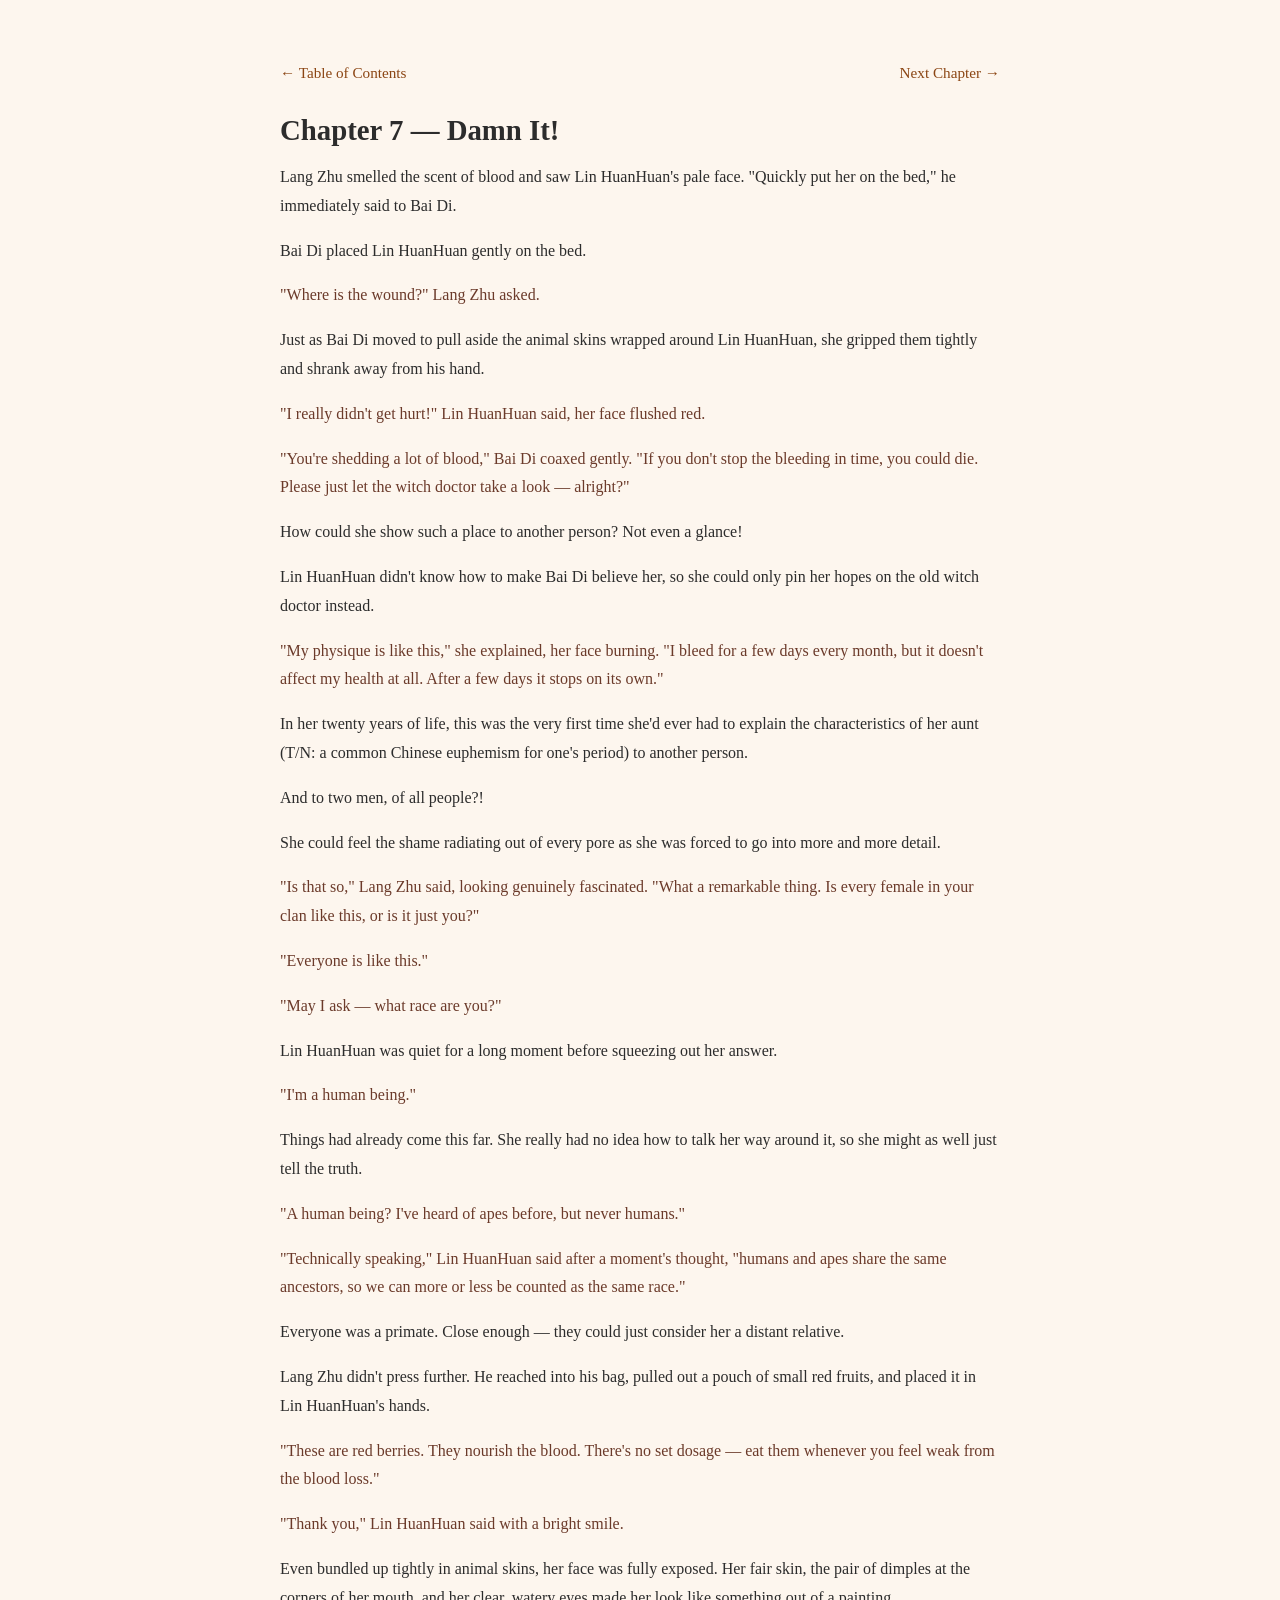
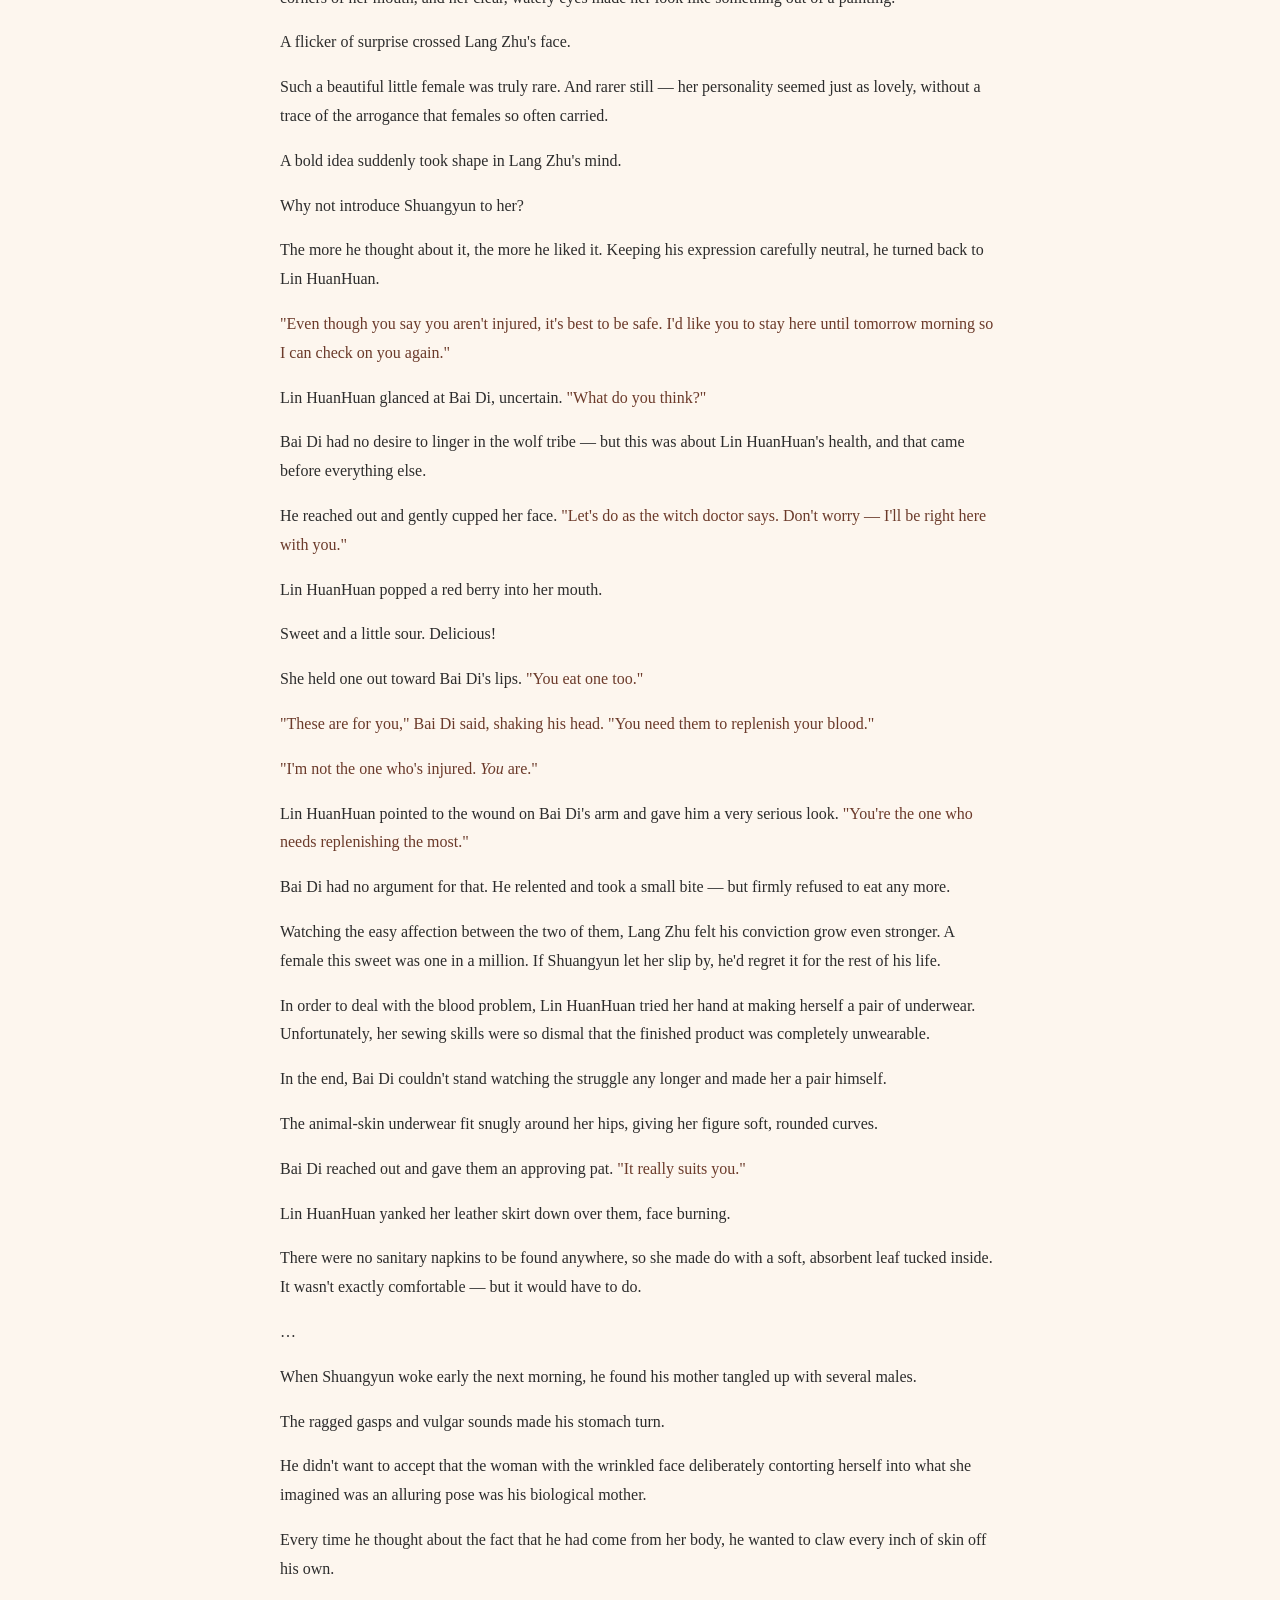
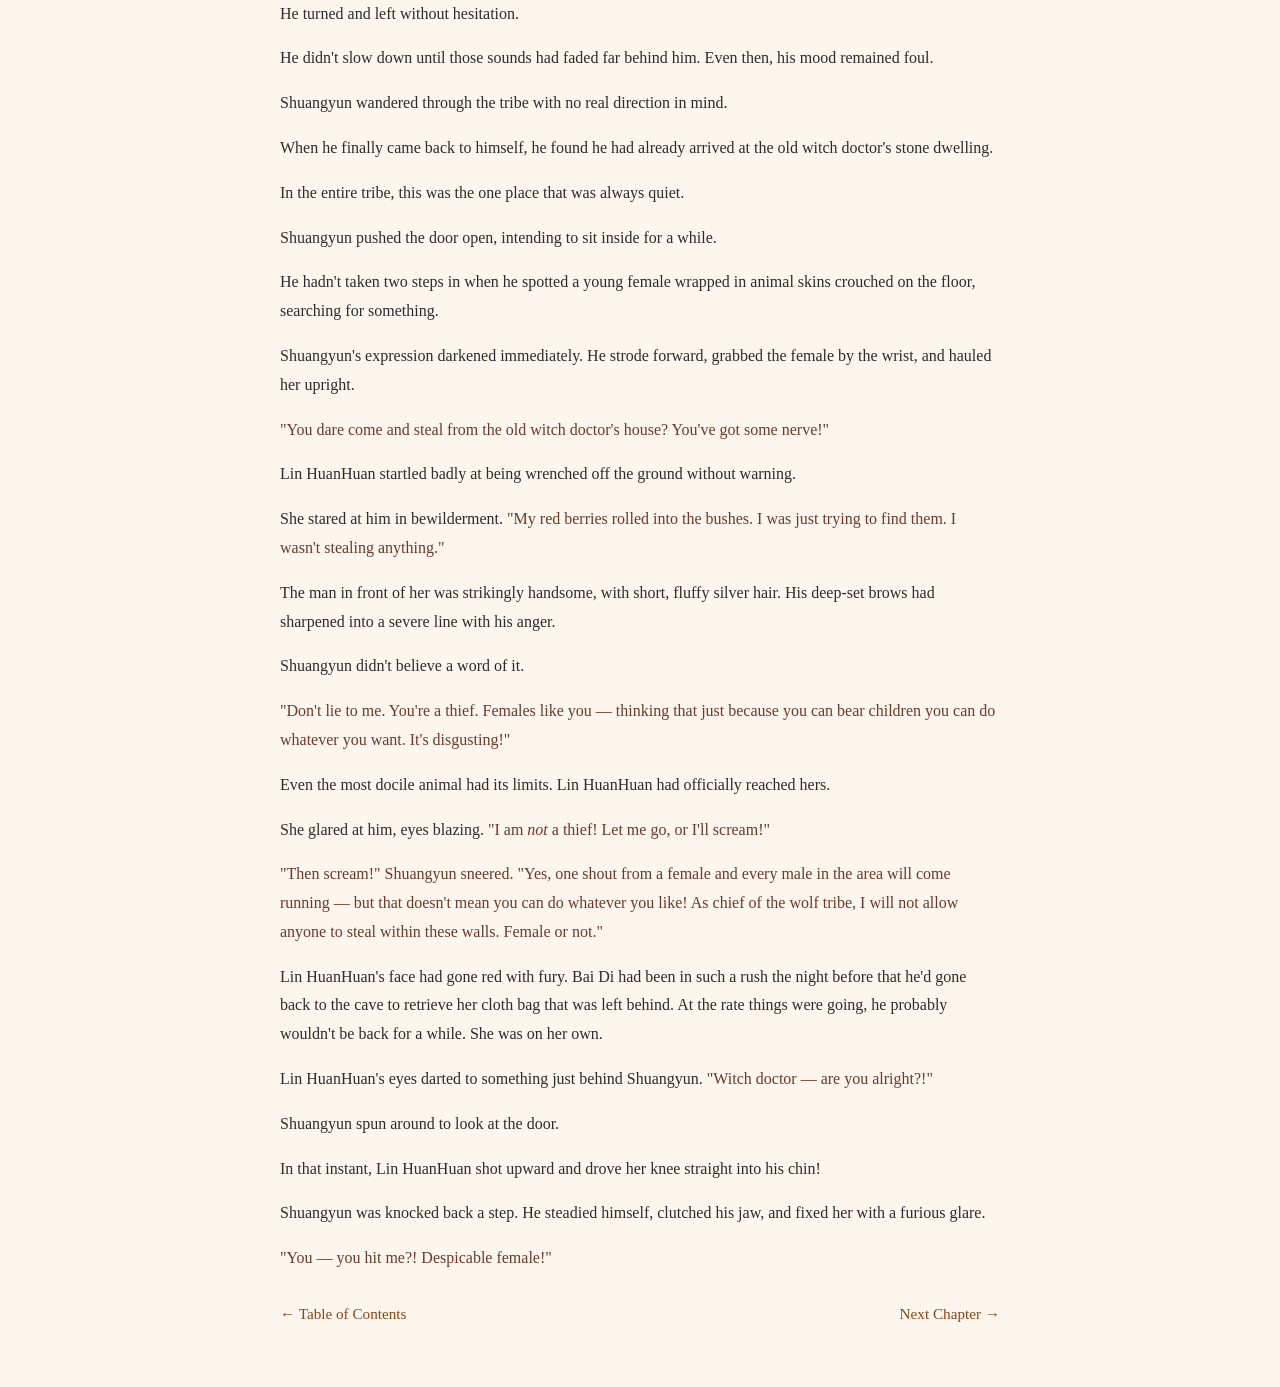
==== cbwbhm-chapters/chapter-10.html @ 7d2bd7ca "Create chapter-10.html" ====
<!DOCTYPE html>
<html lang="en">
<head>
  <meta charset="UTF-8" />
  <meta name="viewport" content="width=device-width, initial-scale=1.0" />
  <title>CBWBHM — Chapter 7: Damn It!</title>
  <link rel="stylesheet" href="../style.css" />
</head>
<body>
  <div class="chapter-container">
    <nav class="chapter-nav">
      <a href="../index.html">← Table of Contents</a>
      <a href="chapter-8.html">Next Chapter →</a>
    </nav>

    <h1>Chapter 7 — Damn It!</h1>

    <div class="chapter-body">
      <p>Lang Zhu smelled the scent of blood and saw Lin HuanHuan's pale face. "Quickly put her on the bed," he immediately said to Bai Di.</p>
      <p>Bai Di placed Lin HuanHuan gently on the bed.</p>
      <p class="dialogue">"Where is the wound?" Lang Zhu asked.</p>
      <p>Just as Bai Di moved to pull aside the animal skins wrapped around Lin HuanHuan, she gripped them tightly and shrank away from his hand.</p>
      <p class="dialogue">"I really didn't get hurt!" Lin HuanHuan said, her face flushed red.</p>
      <p class="dialogue">"You're shedding a lot of blood," Bai Di coaxed gently. "If you don't stop the bleeding in time, you could die. Please just let the witch doctor take a look — alright?"</p>
      <p>How could she show such a place to another person? Not even a glance!</p>
      <p>Lin HuanHuan didn't know how to make Bai Di believe her, so she could only pin her hopes on the old witch doctor instead.</p>
      <p class="dialogue">"My physique is like this," she explained, her face burning. "I bleed for a few days every month, but it doesn't affect my health at all. After a few days it stops on its own."</p>
      <p>In her twenty years of life, this was the very first time she'd ever had to explain the characteristics of her aunt (T/N: a common Chinese euphemism for one's period) to another person.</p>
      <p>And to two men, of all people?!</p>
      <p>She could feel the shame radiating out of every pore as she was forced to go into more and more detail.</p>
      <p class="dialogue">"Is that so," Lang Zhu said, looking genuinely fascinated. "What a remarkable thing. Is every female in your clan like this, or is it just you?"</p>
      <p class="dialogue">"Everyone is like this."</p>
      <p class="dialogue">"May I ask — what race are you?"</p>
      <p>Lin HuanHuan was quiet for a long moment before squeezing out her answer.</p>
      <p class="dialogue">"I'm a human being."</p>
      <p>Things had already come this far. She really had no idea how to talk her way around it, so she might as well just tell the truth.</p>
      <p class="dialogue">"A human being? I've heard of apes before, but never humans."</p>
      <p class="dialogue">"Technically speaking," Lin HuanHuan said after a moment's thought, "humans and apes share the same ancestors, so we can more or less be counted as the same race."</p>
      <p>Everyone was a primate. Close enough — they could just consider her a distant relative.</p>
      <p>Lang Zhu didn't press further. He reached into his bag, pulled out a pouch of small red fruits, and placed it in Lin HuanHuan's hands.</p>
      <p class="dialogue">"These are red berries. They nourish the blood. There's no set dosage — eat them whenever you feel weak from the blood loss."</p>
      <p class="dialogue">"Thank you," Lin HuanHuan said with a bright smile.</p>
      <p>Even bundled up tightly in animal skins, her face was fully exposed. Her fair skin, the pair of dimples at the corners of her mouth, and her clear, watery eyes made her look like something out of a painting.</p>
      <p>A flicker of surprise crossed Lang Zhu's face.</p>
      <p>Such a beautiful little female was truly rare. And rarer still — her personality seemed just as lovely, without a trace of the arrogance that females so often carried.</p>
      <p>A bold idea suddenly took shape in Lang Zhu's mind.</p>
      <p>Why not introduce Shuangyun to her?</p>
      <p>The more he thought about it, the more he liked it. Keeping his expression carefully neutral, he turned back to Lin HuanHuan.</p>
      <p class="dialogue">"Even though you say you aren't injured, it's best to be safe. I'd like you to stay here until tomorrow morning so I can check on you again."</p>
      <p>Lin HuanHuan glanced at Bai Di, uncertain. <span class="dialogue">"What do you think?"</span></p>
      <p>Bai Di had no desire to linger in the wolf tribe — but this was about Lin HuanHuan's health, and that came before everything else.</p>
      <p>He reached out and gently cupped her face. <span class="dialogue">"Let's do as the witch doctor says. Don't worry — I'll be right here with you."</span></p>
      <p>Lin HuanHuan popped a red berry into her mouth.</p>
      <p>Sweet and a little sour. Delicious!</p>
      <p>She held one out toward Bai Di's lips. <span class="dialogue">"You eat one too."</span></p>
      <p class="dialogue">"These are for you," Bai Di said, shaking his head. "You need them to replenish your blood."</p>
      <p class="dialogue">"I'm not the one who's injured. <em>You</em> are."</p>
      <p>Lin HuanHuan pointed to the wound on Bai Di's arm and gave him a very serious look. <span class="dialogue">"You're the one who needs replenishing the most."</span></p>
      <p>Bai Di had no argument for that. He relented and took a small bite — but firmly refused to eat any more.</p>
      <p>Watching the easy affection between the two of them, Lang Zhu felt his conviction grow even stronger. A female this sweet was one in a million. If Shuangyun let her slip by, he'd regret it for the rest of his life.</p>
      <p>In order to deal with the blood problem, Lin HuanHuan tried her hand at making herself a pair of underwear. Unfortunately, her sewing skills were so dismal that the finished product was completely unwearable.</p>
      <p>In the end, Bai Di couldn't stand watching the struggle any longer and made her a pair himself.</p>
      <p>The animal-skin underwear fit snugly around her hips, giving her figure soft, rounded curves.</p>
      <p>Bai Di reached out and gave them an approving pat. <span class="dialogue">"It really suits you."</span></p>
      <p>Lin HuanHuan yanked her leather skirt down over them, face burning.</p>
      <p>There were no sanitary napkins to be found anywhere, so she made do with a soft, absorbent leaf tucked inside. It wasn't exactly comfortable — but it would have to do.</p>
      <p>…</p>
      <p>When Shuangyun woke early the next morning, he found his mother tangled up with several males.</p>
      <p>The ragged gasps and vulgar sounds made his stomach turn.</p>
      <p>He didn't want to accept that the woman with the wrinkled face deliberately contorting herself into what she imagined was an alluring pose was his biological mother.</p>
      <p>Every time he thought about the fact that he had come from her body, he wanted to claw every inch of skin off his own.</p>
      <p>He turned and left without hesitation.</p>
      <p>He didn't slow down until those sounds had faded far behind him. Even then, his mood remained foul.</p>
      <p>Shuangyun wandered through the tribe with no real direction in mind.</p>
      <p>When he finally came back to himself, he found he had already arrived at the old witch doctor's stone dwelling.</p>
      <p>In the entire tribe, this was the one place that was always quiet.</p>
      <p>Shuangyun pushed the door open, intending to sit inside for a while.</p>
      <p>He hadn't taken two steps in when he spotted a young female wrapped in animal skins crouched on the floor, searching for something.</p>
      <p>Shuangyun's expression darkened immediately. He strode forward, grabbed the female by the wrist, and hauled her upright.</p>
      <p class="dialogue">"You dare come and steal from the old witch doctor's house? You've got some nerve!"</p>
      <p>Lin HuanHuan startled badly at being wrenched off the ground without warning.</p>
      <p>She stared at him in bewilderment. <span class="dialogue">"My red berries rolled into the bushes. I was just trying to find them. I wasn't stealing anything."</span></p>
      <p>The man in front of her was strikingly handsome, with short, fluffy silver hair. His deep-set brows had sharpened into a severe line with his anger.</p>
      <p>Shuangyun didn't believe a word of it.</p>
      <p class="dialogue">"Don't lie to me. You're a thief. Females like you — thinking that just because you can bear children you can do whatever you want. It's disgusting!"</p>
      <p>Even the most docile animal had its limits. Lin HuanHuan had officially reached hers.</p>
      <p>She glared at him, eyes blazing. <span class="dialogue">"I am <em>not</em> a thief! Let me go, or I'll scream!"</span></p>
      <p class="dialogue">"Then scream!" Shuangyun sneered. "Yes, one shout from a female and every male in the area will come running — but that doesn't mean you can do whatever you like! As chief of the wolf tribe, I will not allow anyone to steal within these walls. Female or not."</p>
      <p>Lin HuanHuan's face had gone red with fury. Bai Di had been in such a rush the night before that he'd gone back to the cave to retrieve her cloth bag that was left behind. At the rate things were going, he probably wouldn't be back for a while. She was on her own.</p>
      <p>Lin HuanHuan's eyes darted to something just behind Shuangyun. <span class="dialogue">"Witch doctor — are you alright?!"</span></p>
      <p>Shuangyun spun around to look at the door.</p>
      <p>In that instant, Lin HuanHuan shot upward and drove her knee straight into his chin!</p>
      <p>Shuangyun was knocked back a step. He steadied himself, clutched his jaw, and fixed her with a furious glare.</p>
      <p class="dialogue">"You — you hit me?! Despicable female!"</p>
    </div>

    <nav class="chapter-nav">
      <a href="../index.html">← Table of Contents</a>
      <a href="chapter-8.html">Next Chapter →</a>
    </nav>
  </div>
</body>
</html>
---- style.css ----
body {
  font-family: Georgia, serif;
  background: #fdf6ee;
  color: #2c2c2c;
  margin: 0;
  padding: 0;
}

.toc-container, .chapter-container {
  max-width: 720px;
  margin: 0 auto;
  padding: 2rem 1.5rem;
}

h1 {
  font-size: 1.8rem;
  margin-bottom: 0.5rem;
}

h2 {
  font-size: 1.2rem;
  margin-top: 2rem;
  border-bottom: 1px solid #ccc;
  padding-bottom: 0.3rem;
}

.synopsis {
  font-style: italic;
  color: #666;
  margin-bottom: 1.5rem;
}

.chapter-list {
  list-style: none;
  padding: 0;
}

.chapter-list li {
  padding: 0.5rem 0;
  border-bottom: 1px solid #eee;
}

.chapter-list a {
  text-decoration: none;
  color: #8b4513;
  font-size: 1rem;
}

.chapter-list a:hover {
  text-decoration: underline;
}

.chapter-body p {
  line-height: 1.8;
  margin-bottom: 1rem;
}

.chapter-body .dialogue {
  color: #6b3a2a;
}

.chapter-nav {
  display: flex;
  justify-content: space-between;
  margin: 2rem 0;
  font-size: 0.95rem;
}

.chapter-nav a {
  text-decoration: none;
  color: #8b4513;
}

.chapter-nav a:hover {
  text-decoration: underline;
}
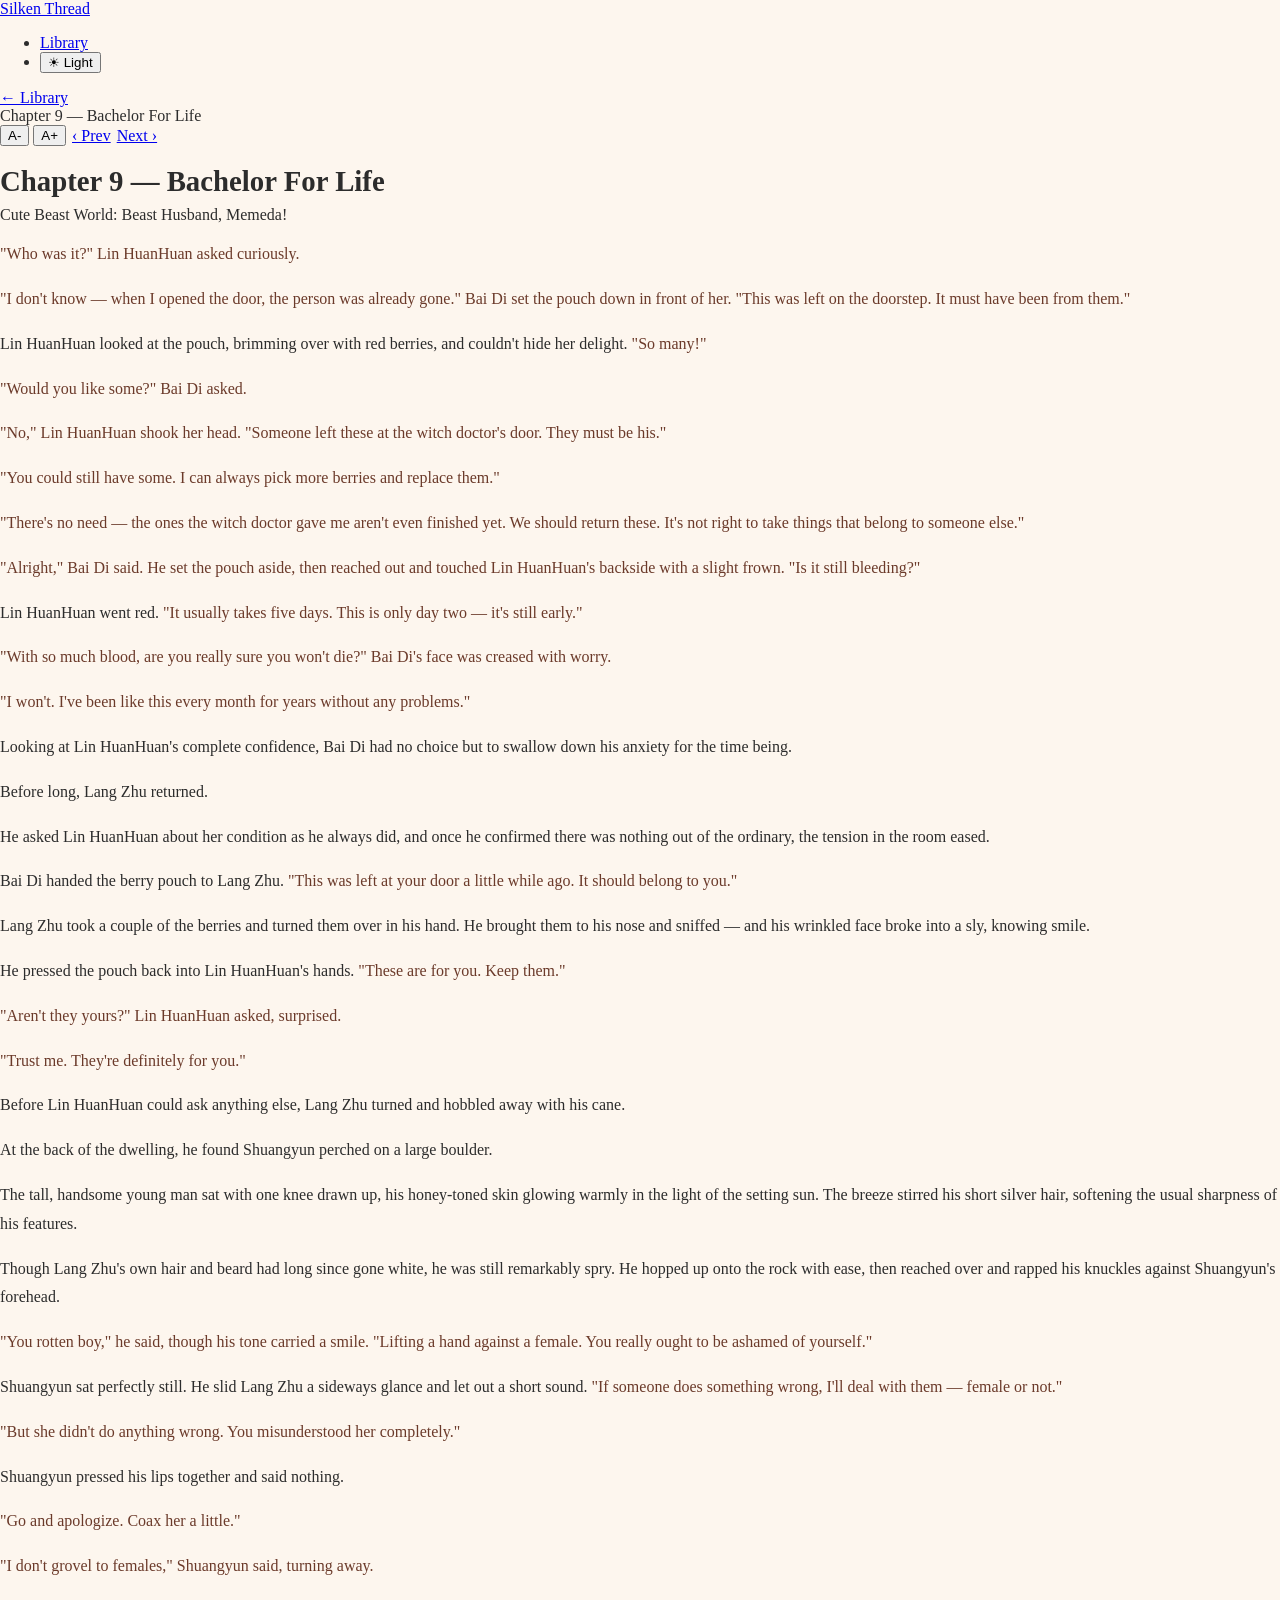
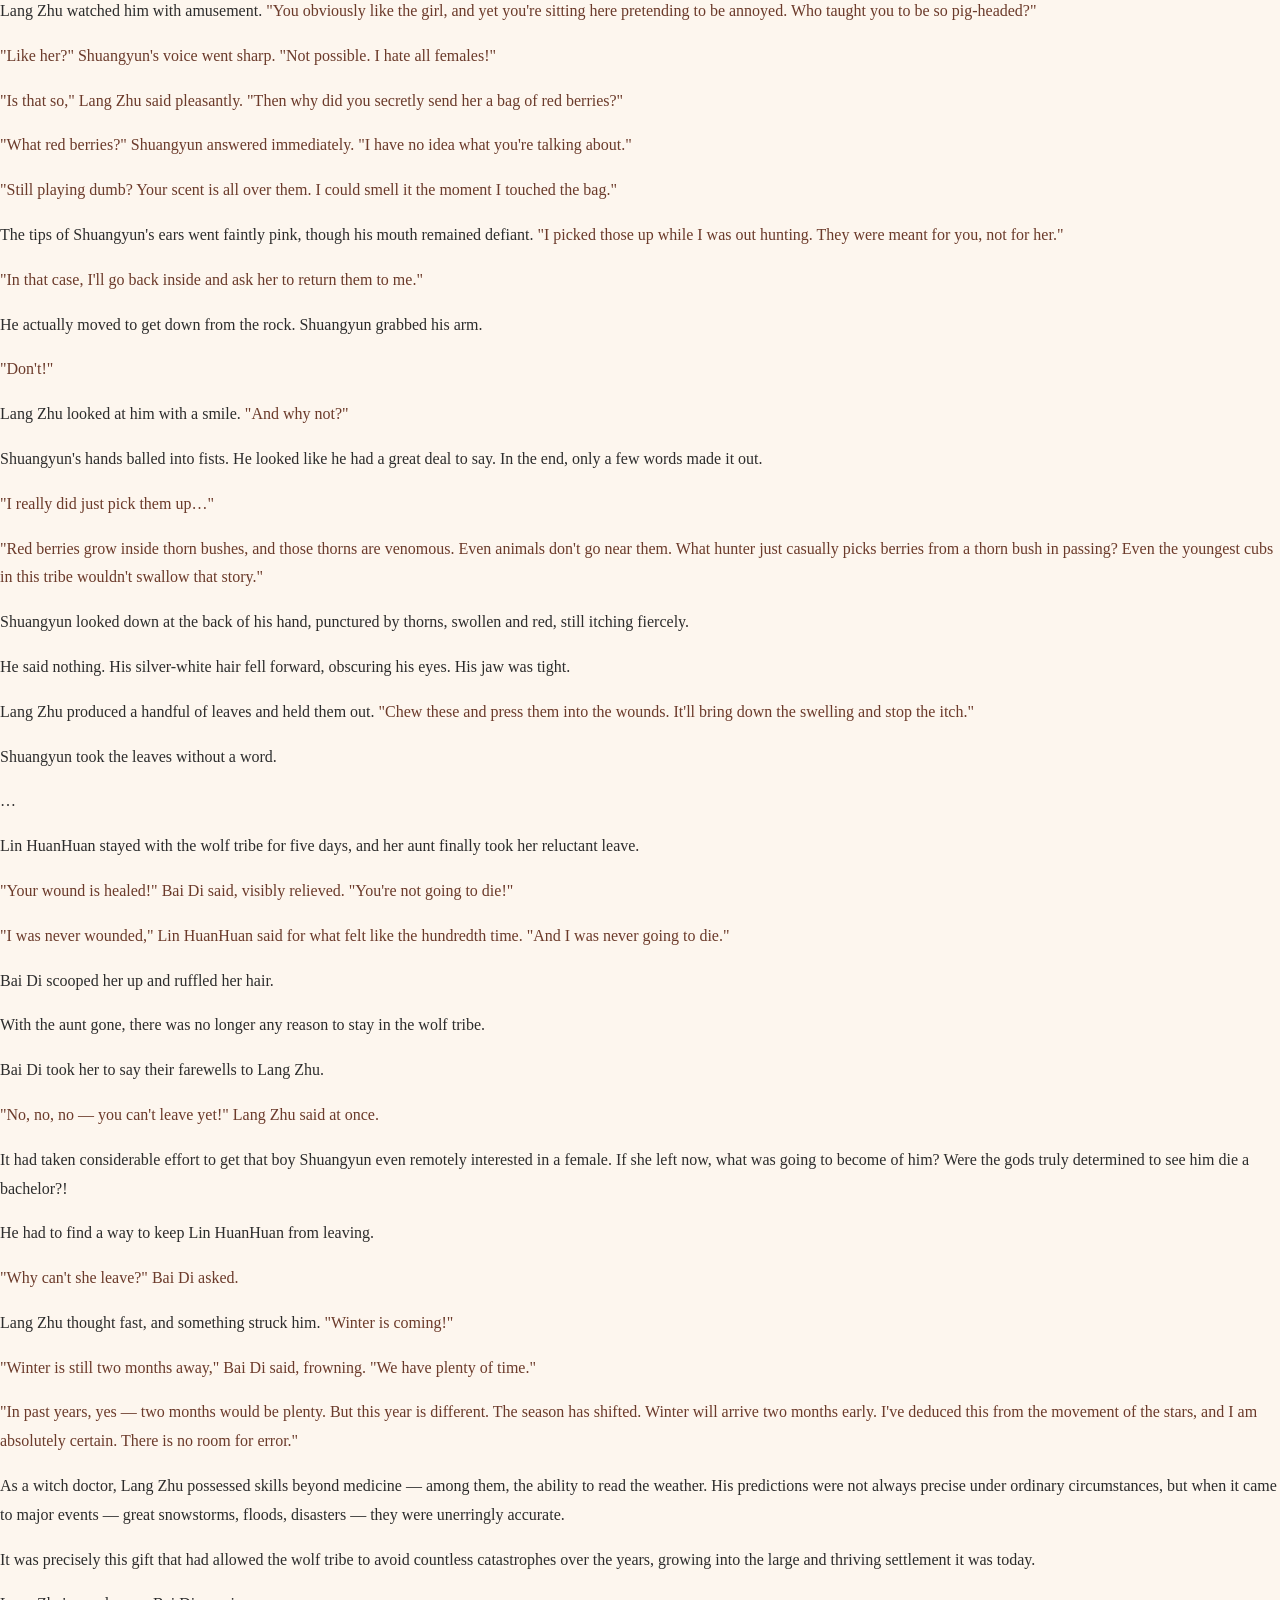
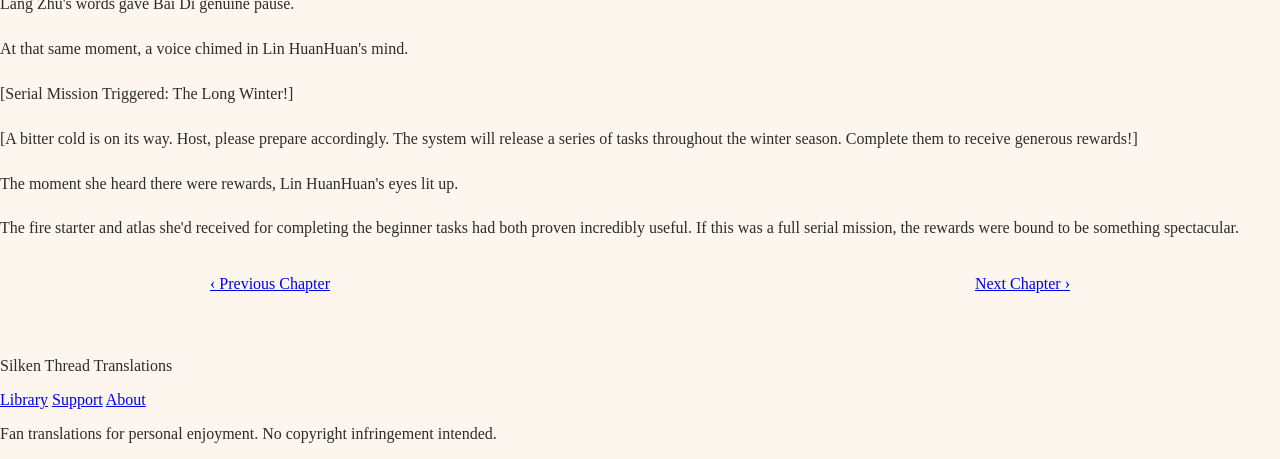
==== commit 26933390: "Update chapter-10.html" ====
--- a/cbwbhm-chapters/chapter-10.html
+++ b/cbwbhm-chapters/chapter-10.html
@@ -3,101 +3,146 @@
 <head>
   <meta charset="UTF-8" />
   <meta name="viewport" content="width=device-width, initial-scale=1.0" />
-  <title>CBWBHM — Chapter 7: Damn It!</title>
+  <title>CBWBHM — Chapter 9: Bachelor For Life | Silken Thread</title>
+  <link rel="preconnect" href="https://fonts.googleapis.com">
+  <link href="https://fonts.googleapis.com/css2?family=Cormorant+Garamond:ital,wght@0,300;0,400;0,600;1,300;1,400&family=DM+Sans:wght@300;400;500&display=swap" rel="stylesheet">
   <link rel="stylesheet" href="../style.css" />
 </head>
 <body>
-  <div class="chapter-container">
-    <nav class="chapter-nav">
-      <a href="../index.html">← Table of Contents</a>
-      <a href="chapter-8.html">Next Chapter →</a>
-    </nav>
 
-    <h1>Chapter 7 — Damn It!</h1>
+<nav>
+  <a class="nav-brand" href="../index.html">Silken Thread</a>
+  <ul class="nav-links">
+    <li class="hide-mobile"><a href="../index.html#library">Library</a></li>
+    <li><button class="theme-toggle" onclick="toggleTheme()" id="themeBtn">☀ Light</button></li>
+  </ul>
+</nav>
 
-    <div class="chapter-body">
-      <p>Lang Zhu smelled the scent of blood and saw Lin HuanHuan's pale face. "Quickly put her on the bed," he immediately said to Bai Di.</p>
-      <p>Bai Di placed Lin HuanHuan gently on the bed.</p>
-      <p class="dialogue">"Where is the wound?" Lang Zhu asked.</p>
-      <p>Just as Bai Di moved to pull aside the animal skins wrapped around Lin HuanHuan, she gripped them tightly and shrank away from his hand.</p>
-      <p class="dialogue">"I really didn't get hurt!" Lin HuanHuan said, her face flushed red.</p>
-      <p class="dialogue">"You're shedding a lot of blood," Bai Di coaxed gently. "If you don't stop the bleeding in time, you could die. Please just let the witch doctor take a look — alright?"</p>
-      <p>How could she show such a place to another person? Not even a glance!</p>
-      <p>Lin HuanHuan didn't know how to make Bai Di believe her, so she could only pin her hopes on the old witch doctor instead.</p>
-      <p class="dialogue">"My physique is like this," she explained, her face burning. "I bleed for a few days every month, but it doesn't affect my health at all. After a few days it stops on its own."</p>
-      <p>In her twenty years of life, this was the very first time she'd ever had to explain the characteristics of her aunt (T/N: a common Chinese euphemism for one's period) to another person.</p>
-      <p>And to two men, of all people?!</p>
-      <p>She could feel the shame radiating out of every pore as she was forced to go into more and more detail.</p>
-      <p class="dialogue">"Is that so," Lang Zhu said, looking genuinely fascinated. "What a remarkable thing. Is every female in your clan like this, or is it just you?"</p>
-      <p class="dialogue">"Everyone is like this."</p>
-      <p class="dialogue">"May I ask — what race are you?"</p>
-      <p>Lin HuanHuan was quiet for a long moment before squeezing out her answer.</p>
-      <p class="dialogue">"I'm a human being."</p>
-      <p>Things had already come this far. She really had no idea how to talk her way around it, so she might as well just tell the truth.</p>
-      <p class="dialogue">"A human being? I've heard of apes before, but never humans."</p>
-      <p class="dialogue">"Technically speaking," Lin HuanHuan said after a moment's thought, "humans and apes share the same ancestors, so we can more or less be counted as the same race."</p>
-      <p>Everyone was a primate. Close enough — they could just consider her a distant relative.</p>
-      <p>Lang Zhu didn't press further. He reached into his bag, pulled out a pouch of small red fruits, and placed it in Lin HuanHuan's hands.</p>
-      <p class="dialogue">"These are red berries. They nourish the blood. There's no set dosage — eat them whenever you feel weak from the blood loss."</p>
-      <p class="dialogue">"Thank you," Lin HuanHuan said with a bright smile.</p>
-      <p>Even bundled up tightly in animal skins, her face was fully exposed. Her fair skin, the pair of dimples at the corners of her mouth, and her clear, watery eyes made her look like something out of a painting.</p>
-      <p>A flicker of surprise crossed Lang Zhu's face.</p>
-      <p>Such a beautiful little female was truly rare. And rarer still — her personality seemed just as lovely, without a trace of the arrogance that females so often carried.</p>
-      <p>A bold idea suddenly took shape in Lang Zhu's mind.</p>
-      <p>Why not introduce Shuangyun to her?</p>
-      <p>The more he thought about it, the more he liked it. Keeping his expression carefully neutral, he turned back to Lin HuanHuan.</p>
-      <p class="dialogue">"Even though you say you aren't injured, it's best to be safe. I'd like you to stay here until tomorrow morning so I can check on you again."</p>
-      <p>Lin HuanHuan glanced at Bai Di, uncertain. <span class="dialogue">"What do you think?"</span></p>
-      <p>Bai Di had no desire to linger in the wolf tribe — but this was about Lin HuanHuan's health, and that came before everything else.</p>
-      <p>He reached out and gently cupped her face. <span class="dialogue">"Let's do as the witch doctor says. Don't worry — I'll be right here with you."</span></p>
-      <p>Lin HuanHuan popped a red berry into her mouth.</p>
-      <p>Sweet and a little sour. Delicious!</p>
-      <p>She held one out toward Bai Di's lips. <span class="dialogue">"You eat one too."</span></p>
-      <p class="dialogue">"These are for you," Bai Di said, shaking his head. "You need them to replenish your blood."</p>
-      <p class="dialogue">"I'm not the one who's injured. <em>You</em> are."</p>
-      <p>Lin HuanHuan pointed to the wound on Bai Di's arm and gave him a very serious look. <span class="dialogue">"You're the one who needs replenishing the most."</span></p>
-      <p>Bai Di had no argument for that. He relented and took a small bite — but firmly refused to eat any more.</p>
-      <p>Watching the easy affection between the two of them, Lang Zhu felt his conviction grow even stronger. A female this sweet was one in a million. If Shuangyun let her slip by, he'd regret it for the rest of his life.</p>
-      <p>In order to deal with the blood problem, Lin HuanHuan tried her hand at making herself a pair of underwear. Unfortunately, her sewing skills were so dismal that the finished product was completely unwearable.</p>
-      <p>In the end, Bai Di couldn't stand watching the struggle any longer and made her a pair himself.</p>
-      <p>The animal-skin underwear fit snugly around her hips, giving her figure soft, rounded curves.</p>
-      <p>Bai Di reached out and gave them an approving pat. <span class="dialogue">"It really suits you."</span></p>
-      <p>Lin HuanHuan yanked her leather skirt down over them, face burning.</p>
-      <p>There were no sanitary napkins to be found anywhere, so she made do with a soft, absorbent leaf tucked inside. It wasn't exactly comfortable — but it would have to do.</p>
-      <p>…</p>
-      <p>When Shuangyun woke early the next morning, he found his mother tangled up with several males.</p>
-      <p>The ragged gasps and vulgar sounds made his stomach turn.</p>
-      <p>He didn't want to accept that the woman with the wrinkled face deliberately contorting herself into what she imagined was an alluring pose was his biological mother.</p>
-      <p>Every time he thought about the fact that he had come from her body, he wanted to claw every inch of skin off his own.</p>
-      <p>He turned and left without hesitation.</p>
-      <p>He didn't slow down until those sounds had faded far behind him. Even then, his mood remained foul.</p>
-      <p>Shuangyun wandered through the tribe with no real direction in mind.</p>
-      <p>When he finally came back to himself, he found he had already arrived at the old witch doctor's stone dwelling.</p>
-      <p>In the entire tribe, this was the one place that was always quiet.</p>
-      <p>Shuangyun pushed the door open, intending to sit inside for a while.</p>
-      <p>He hadn't taken two steps in when he spotted a young female wrapped in animal skins crouched on the floor, searching for something.</p>
-      <p>Shuangyun's expression darkened immediately. He strode forward, grabbed the female by the wrist, and hauled her upright.</p>
-      <p class="dialogue">"You dare come and steal from the old witch doctor's house? You've got some nerve!"</p>
-      <p>Lin HuanHuan startled badly at being wrenched off the ground without warning.</p>
-      <p>She stared at him in bewilderment. <span class="dialogue">"My red berries rolled into the bushes. I was just trying to find them. I wasn't stealing anything."</span></p>
-      <p>The man in front of her was strikingly handsome, with short, fluffy silver hair. His deep-set brows had sharpened into a severe line with his anger.</p>
-      <p>Shuangyun didn't believe a word of it.</p>
-      <p class="dialogue">"Don't lie to me. You're a thief. Females like you — thinking that just because you can bear children you can do whatever you want. It's disgusting!"</p>
-      <p>Even the most docile animal had its limits. Lin HuanHuan had officially reached hers.</p>
-      <p>She glared at him, eyes blazing. <span class="dialogue">"I am <em>not</em> a thief! Let me go, or I'll scream!"</span></p>
-      <p class="dialogue">"Then scream!" Shuangyun sneered. "Yes, one shout from a female and every male in the area will come running — but that doesn't mean you can do whatever you like! As chief of the wolf tribe, I will not allow anyone to steal within these walls. Female or not."</p>
-      <p>Lin HuanHuan's face had gone red with fury. Bai Di had been in such a rush the night before that he'd gone back to the cave to retrieve her cloth bag that was left behind. At the rate things were going, he probably wouldn't be back for a while. She was on her own.</p>
-      <p>Lin HuanHuan's eyes darted to something just behind Shuangyun. <span class="dialogue">"Witch doctor — are you alright?!"</span></p>
-      <p>Shuangyun spun around to look at the door.</p>
-      <p>In that instant, Lin HuanHuan shot upward and drove her knee straight into his chin!</p>
-      <p>Shuangyun was knocked back a step. He steadied himself, clutched his jaw, and fixed her with a furious glare.</p>
-      <p class="dialogue">"You — you hit me?! Despicable female!"</p>
+<div class="chapter-nav-bar">
+  <div style="display:flex; gap:6px; align-items:center;">
+    <a href="../index.html" class="chapter-nav-btn">← Library</a>
+  </div>
+  <div class="chapter-title-bar">Chapter 9 — Bachelor For Life</div>
+  <div style="display:flex; gap:6px; align-items:center;">
+    <div class="font-controls">
+      <button class="font-btn" onclick="changeFontSize(-1)">A-</button>
+      <button class="font-btn" onclick="changeFontSize(1)">A+</button>
     </div>
+    <a href="chapter-8.html" class="chapter-nav-btn">‹ Prev</a>
+    <a href="chapter-10.html" class="chapter-nav-btn">Next ›</a>
+  </div>
+</div>
 
-    <nav class="chapter-nav">
-      <a href="../index.html">← Table of Contents</a>
-      <a href="chapter-8.html">Next Chapter →</a>
-    </nav>
+<div class="chapter-content">
+  <h1 class="chapter-heading">Chapter 9 — Bachelor For Life</h1>
+  <div class="chapter-meta">Cute Beast World: Beast Husband, Memeda!</div>
+
+  <div class="chapter-body" id="chapterBody">
+    <p class="dialogue">"Who was it?" Lin HuanHuan asked curiously.</p>
+    <p class="dialogue">"I don't know — when I opened the door, the person was already gone." Bai Di set the pouch down in front of her. "This was left on the doorstep. It must have been from them."</p>
+    <p>Lin HuanHuan looked at the pouch, brimming over with red berries, and couldn't hide her delight. <span class="dialogue">"So many!"</span></p>
+    <p class="dialogue">"Would you like some?" Bai Di asked.</p>
+    <p class="dialogue">"No," Lin HuanHuan shook her head. "Someone left these at the witch doctor's door. They must be his."</p>
+    <p class="dialogue">"You could still have some. I can always pick more berries and replace them."</p>
+    <p class="dialogue">"There's no need — the ones the witch doctor gave me aren't even finished yet. We should return these. It's not right to take things that belong to someone else."</p>
+    <p class="dialogue">"Alright," Bai Di said. He set the pouch aside, then reached out and touched Lin HuanHuan's backside with a slight frown. "Is it still bleeding?"</p>
+    <p>Lin HuanHuan went red. <span class="dialogue">"It usually takes five days. This is only day two — it's still early."</span></p>
+    <p class="dialogue">"With so much blood, are you really sure you won't die?" Bai Di's face was creased with worry.</p>
+    <p class="dialogue">"I won't. I've been like this every month for years without any problems."</p>
+    <p>Looking at Lin HuanHuan's complete confidence, Bai Di had no choice but to swallow down his anxiety for the time being.</p>
+    <p>Before long, Lang Zhu returned.</p>
+    <p>He asked Lin HuanHuan about her condition as he always did, and once he confirmed there was nothing out of the ordinary, the tension in the room eased.</p>
+    <p>Bai Di handed the berry pouch to Lang Zhu. <span class="dialogue">"This was left at your door a little while ago. It should belong to you."</span></p>
+    <p>Lang Zhu took a couple of the berries and turned them over in his hand. He brought them to his nose and sniffed — and his wrinkled face broke into a sly, knowing smile.</p>
+    <p>He pressed the pouch back into Lin HuanHuan's hands. <span class="dialogue">"These are for you. Keep them."</span></p>
+    <p class="dialogue">"Aren't they yours?" Lin HuanHuan asked, surprised.</p>
+    <p class="dialogue">"Trust me. They're definitely for you."</p>
+    <p>Before Lin HuanHuan could ask anything else, Lang Zhu turned and hobbled away with his cane.</p>
+    <p>At the back of the dwelling, he found Shuangyun perched on a large boulder.</p>
+    <p>The tall, handsome young man sat with one knee drawn up, his honey-toned skin glowing warmly in the light of the setting sun. The breeze stirred his short silver hair, softening the usual sharpness of his features.</p>
+    <p>Though Lang Zhu's own hair and beard had long since gone white, he was still remarkably spry. He hopped up onto the rock with ease, then reached over and rapped his knuckles against Shuangyun's forehead.</p>
+    <p class="dialogue">"You rotten boy," he said, though his tone carried a smile. "Lifting a hand against a female. You really ought to be ashamed of yourself."</p>
+    <p>Shuangyun sat perfectly still. He slid Lang Zhu a sideways glance and let out a short sound. <span class="dialogue">"If someone does something wrong, I'll deal with them — female or not."</span></p>
+    <p class="dialogue">"But she didn't do anything wrong. You misunderstood her completely."</p>
+    <p>Shuangyun pressed his lips together and said nothing.</p>
+    <p class="dialogue">"Go and apologize. Coax her a little."</p>
+    <p class="dialogue">"I don't grovel to females," Shuangyun said, turning away.</p>
+    <p>Lang Zhu watched him with amusement. <span class="dialogue">"You obviously like the girl, and yet you're sitting here pretending to be annoyed. Who taught you to be so pig-headed?"</span></p>
+    <p class="dialogue">"Like her?" Shuangyun's voice went sharp. "Not possible. I hate all females!"</p>
+    <p class="dialogue">"Is that so," Lang Zhu said pleasantly. "Then why did you secretly send her a bag of red berries?"</p>
+    <p class="dialogue">"What red berries?" Shuangyun answered immediately. "I have no idea what you're talking about."</p>
+    <p class="dialogue">"Still playing dumb? Your scent is all over them. I could smell it the moment I touched the bag."</p>
+    <p>The tips of Shuangyun's ears went faintly pink, though his mouth remained defiant. <span class="dialogue">"I picked those up while I was out hunting. They were meant for you, not for her."</span></p>
+    <p class="dialogue">"In that case, I'll go back inside and ask her to return them to me."</p>
+    <p>He actually moved to get down from the rock. Shuangyun grabbed his arm.</p>
+    <p class="dialogue">"Don't!"</p>
+    <p>Lang Zhu looked at him with a smile. <span class="dialogue">"And why not?"</span></p>
+    <p>Shuangyun's hands balled into fists. He looked like he had a great deal to say. In the end, only a few words made it out.</p>
+    <p class="dialogue">"I really did just pick them up…"</p>
+    <p class="dialogue">"Red berries grow inside thorn bushes, and those thorns are venomous. Even animals don't go near them. What hunter just casually picks berries from a thorn bush in passing? Even the youngest cubs in this tribe wouldn't swallow that story."</p>
+    <p>Shuangyun looked down at the back of his hand, punctured by thorns, swollen and red, still itching fiercely.</p>
+    <p>He said nothing. His silver-white hair fell forward, obscuring his eyes. His jaw was tight.</p>
+    <p>Lang Zhu produced a handful of leaves and held them out. <span class="dialogue">"Chew these and press them into the wounds. It'll bring down the swelling and stop the itch."</span></p>
+    <p>Shuangyun took the leaves without a word.</p>
+    <p>…</p>
+    <p>Lin HuanHuan stayed with the wolf tribe for five days, and her aunt finally took her reluctant leave.</p>
+    <p class="dialogue">"Your wound is healed!" Bai Di said, visibly relieved. "You're not going to die!"</p>
+    <p class="dialogue">"I was never wounded," Lin HuanHuan said for what felt like the hundredth time. "And I was never going to die."</p>
+    <p>Bai Di scooped her up and ruffled her hair.</p>
+    <p>With the aunt gone, there was no longer any reason to stay in the wolf tribe.</p>
+    <p>Bai Di took her to say their farewells to Lang Zhu.</p>
+    <p class="dialogue">"No, no, no — you can't leave yet!" Lang Zhu said at once.</p>
+    <p>It had taken considerable effort to get that boy Shuangyun even remotely interested in a female. If she left now, what was going to become of him? Were the gods truly determined to see him die a bachelor?!</p>
+    <p>He had to find a way to keep Lin HuanHuan from leaving.</p>
+    <p class="dialogue">"Why can't she leave?" Bai Di asked.</p>
+    <p>Lang Zhu thought fast, and something struck him. <span class="dialogue">"Winter is coming!"</span></p>
+    <p class="dialogue">"Winter is still two months away," Bai Di said, frowning. "We have plenty of time."</p>
+    <p class="dialogue">"In past years, yes — two months would be plenty. But this year is different. The season has shifted. Winter will arrive two months early. I've deduced this from the movement of the stars, and I am absolutely certain. There is no room for error."</p>
+    <p>As a witch doctor, Lang Zhu possessed skills beyond medicine — among them, the ability to read the weather. His predictions were not always precise under ordinary circumstances, but when it came to major events — great snowstorms, floods, disasters — they were unerringly accurate.</p>
+    <p>It was precisely this gift that had allowed the wolf tribe to avoid countless catastrophes over the years, growing into the large and thriving settlement it was today.</p>
+    <p>Lang Zhu's words gave Bai Di genuine pause.</p>
+    <p>At that same moment, a voice chimed in Lin HuanHuan's mind.</p>
+    <p>[Serial Mission Triggered: The Long Winter!]</p>
+    <p>[A bitter cold is on its way. Host, please prepare accordingly. The system will release a series of tasks throughout the winter season. Complete them to receive generous rewards!]</p>
+    <p>The moment she heard there were rewards, Lin HuanHuan's eyes lit up.</p>
+    <p>The fire starter and atlas she'd received for completing the beginner tasks had both proven incredibly useful. If this was a full serial mission, the rewards were bound to be something spectacular.</p>
   </div>
+</div>
+
+<div style="display:flex; justify-content:space-between; max-width:860px; margin:0 auto; padding:1rem 1.5rem 4rem;">
+  <a href="chapter-8.html" class="btn btn-outline">‹ Previous Chapter</a>
+  <a href="chapter-10.html" class="btn btn-outline">Next Chapter ›</a>
+</div>
+
+<footer>
+  <div class="nav-brand" style="display:inline-block; margin-bottom:1rem;">Silken Thread Translations</div>
+  <div class="footer-links">
+    <a href="../index.html#library">Library</a>
+    <a href="../index.html#support">Support</a>
+    <a href="../index.html#about">About</a>
+  </div>
+  <p>Fan translations for personal enjoyment. No copyright infringement intended.</p>
+</footer>
+
+<script>
+  function toggleTheme() {
+    const isDark = document.documentElement.getAttribute('data-theme') !== 'light';
+    document.documentElement.setAttribute('data-theme', isDark ? 'light' : 'dark');
+    document.getElementById('themeBtn').textContent = isDark ? '☾ Dark' : '☀ Light';
+    localStorage.setItem('theme', isDark ? 'light' : 'dark');
+  }
+  let fontSize = 18;
+  function changeFontSize(delta) {
+    fontSize = Math.min(24, Math.max(14, fontSize + delta));
+    document.getElementById('chapterBody').style.fontSize = fontSize + 'px';
+  }
+  (function() {
+    const saved = localStorage.getItem('theme');
+    if (saved) {
+      document.documentElement.setAttribute('data-theme', saved);
+      document.getElementById('themeBtn').textContent = saved === 'light' ? '☾ Dark' : '☀ Light';
+    }
+  })();
+</script>
 </body>
 </html>
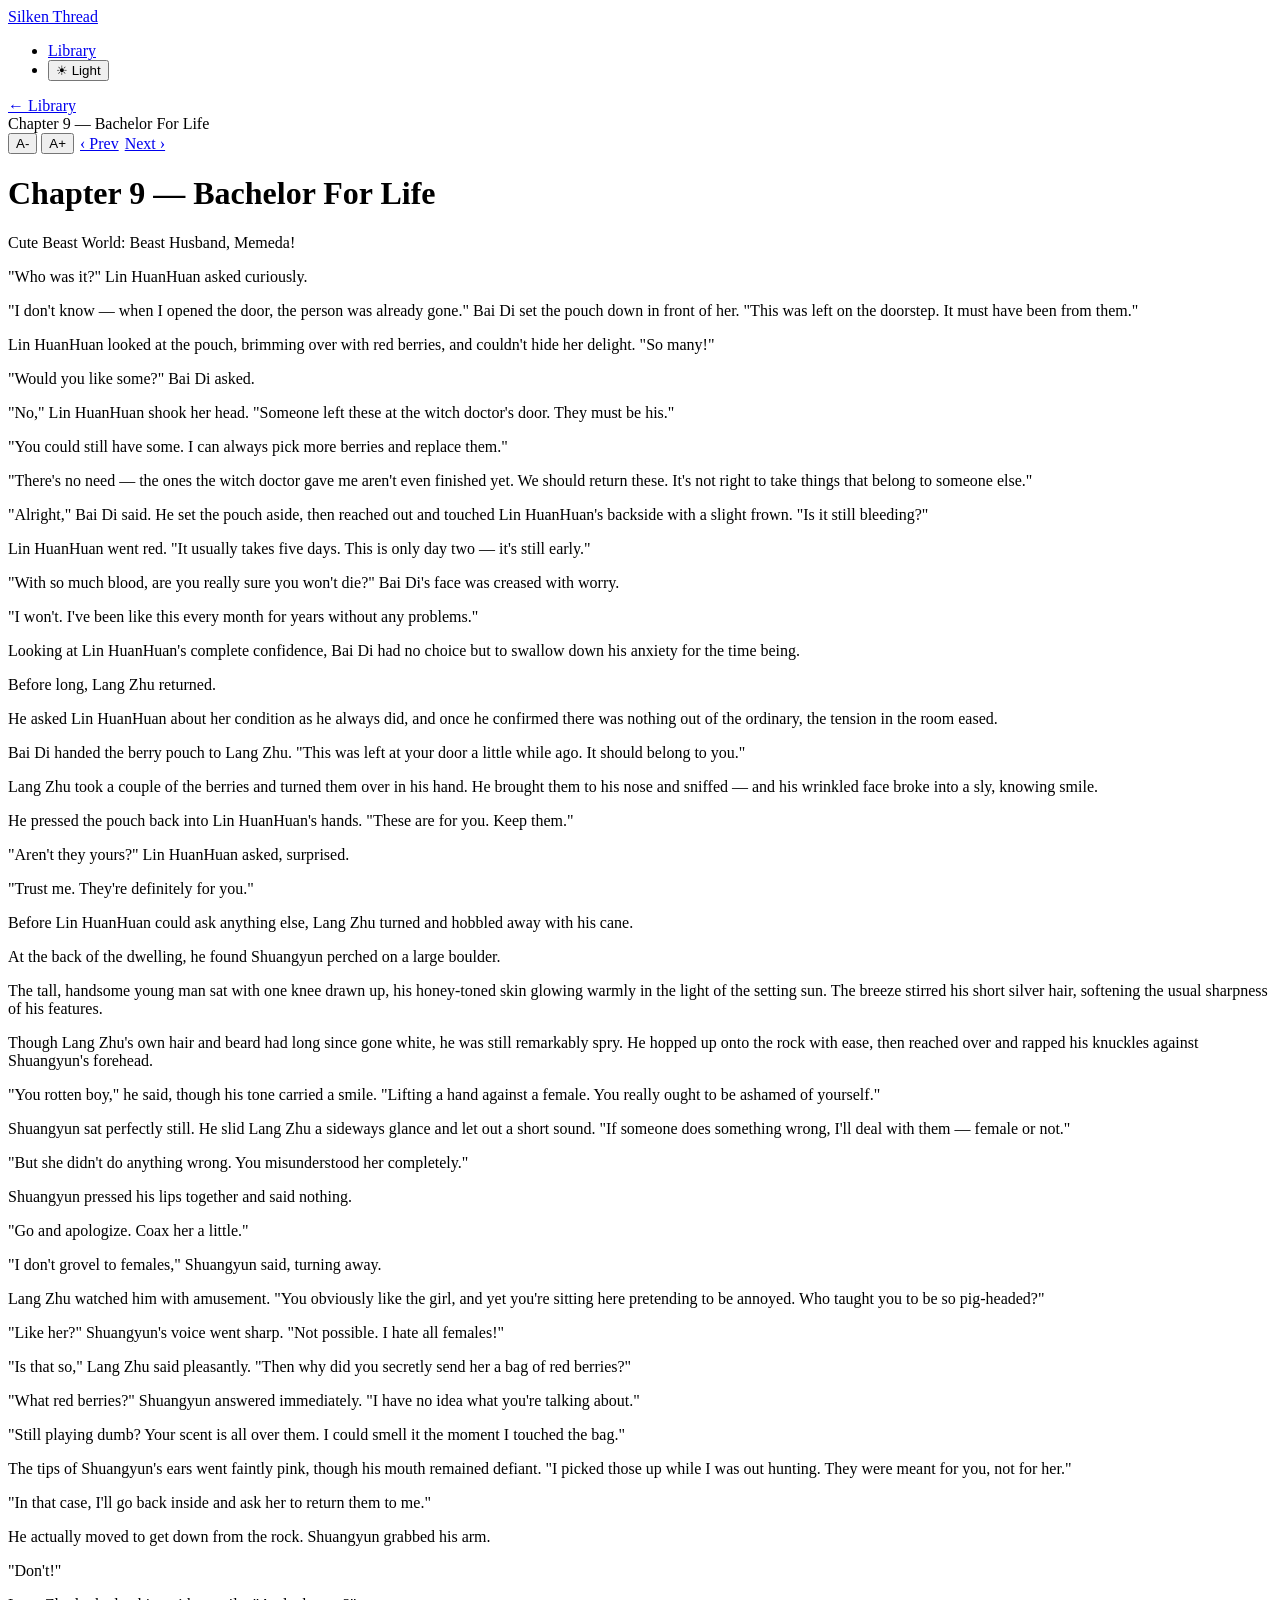
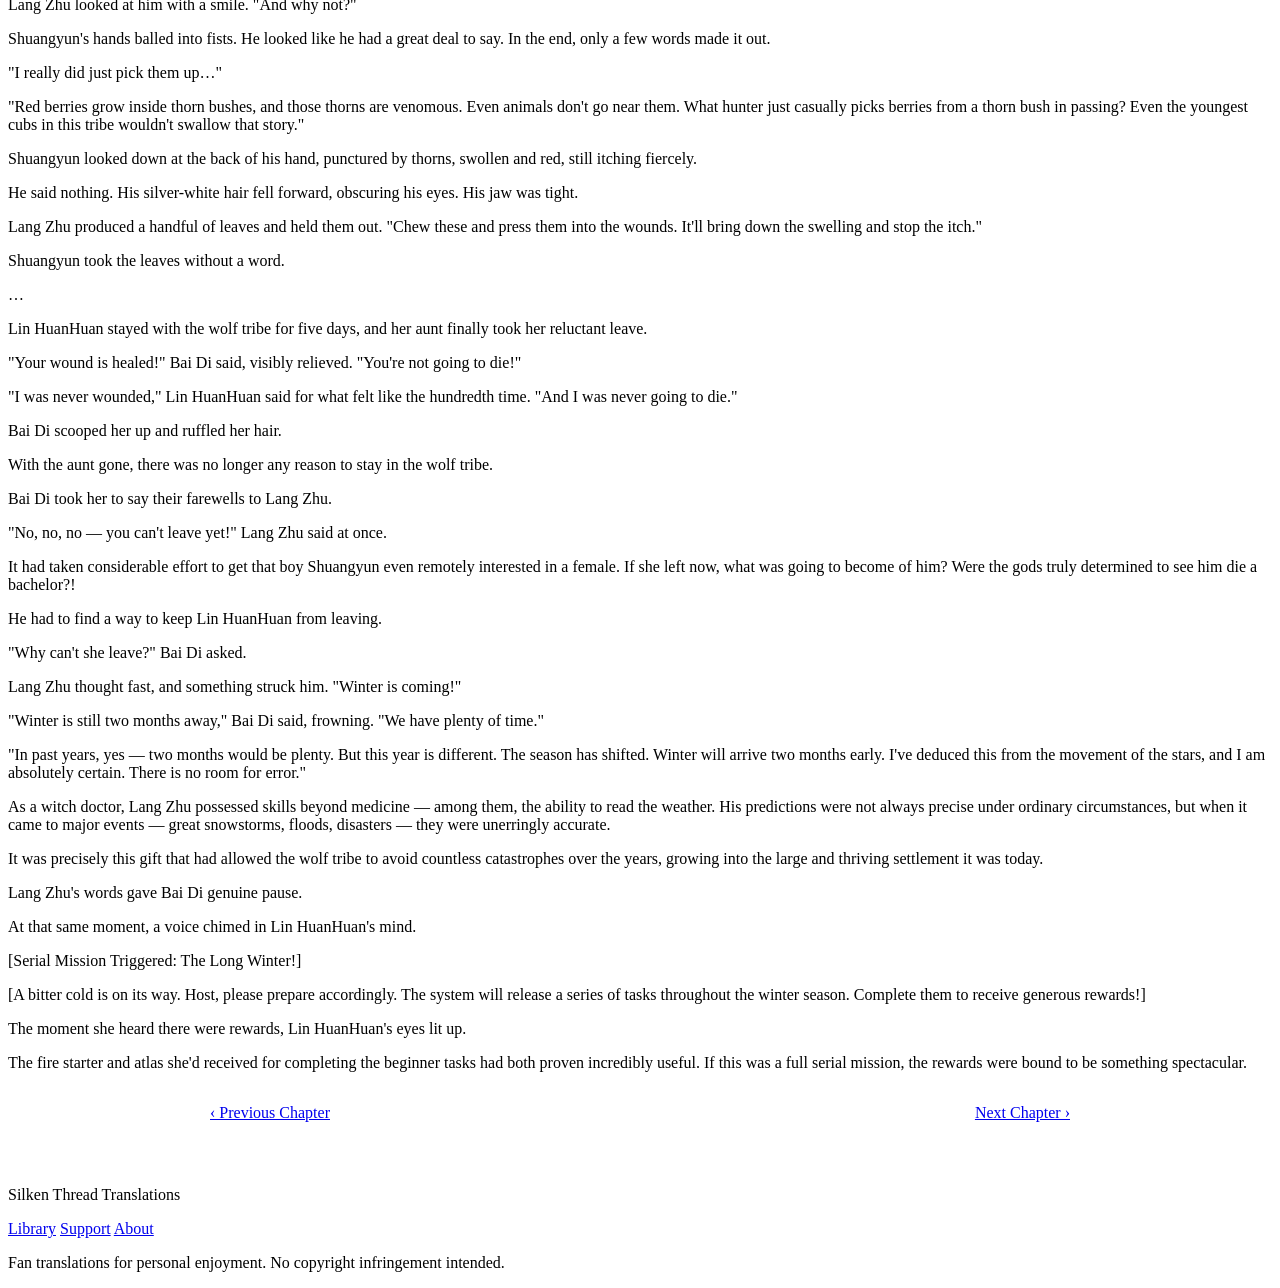
==== commit 75301698: "Update chapter-10.html" ====
--- a/cbwbhm-chapters/chapter-10.html
+++ b/cbwbhm-chapters/chapter-10.html
@@ -6,7 +6,7 @@
   <title>CBWBHM — Chapter 9: Bachelor For Life | Silken Thread</title>
   <link rel="preconnect" href="https://fonts.googleapis.com">
   <link href="https://fonts.googleapis.com/css2?family=Cormorant+Garamond:ital,wght@0,300;0,400;0,600;1,300;1,400&family=DM+Sans:wght@300;400;500&display=swap" rel="stylesheet">
-  <link rel="stylesheet" href="../style.css" />
+  <link rel="stylesheet" href="/silken-threads-translations/style.css" />
 </head>
 <body>
 
